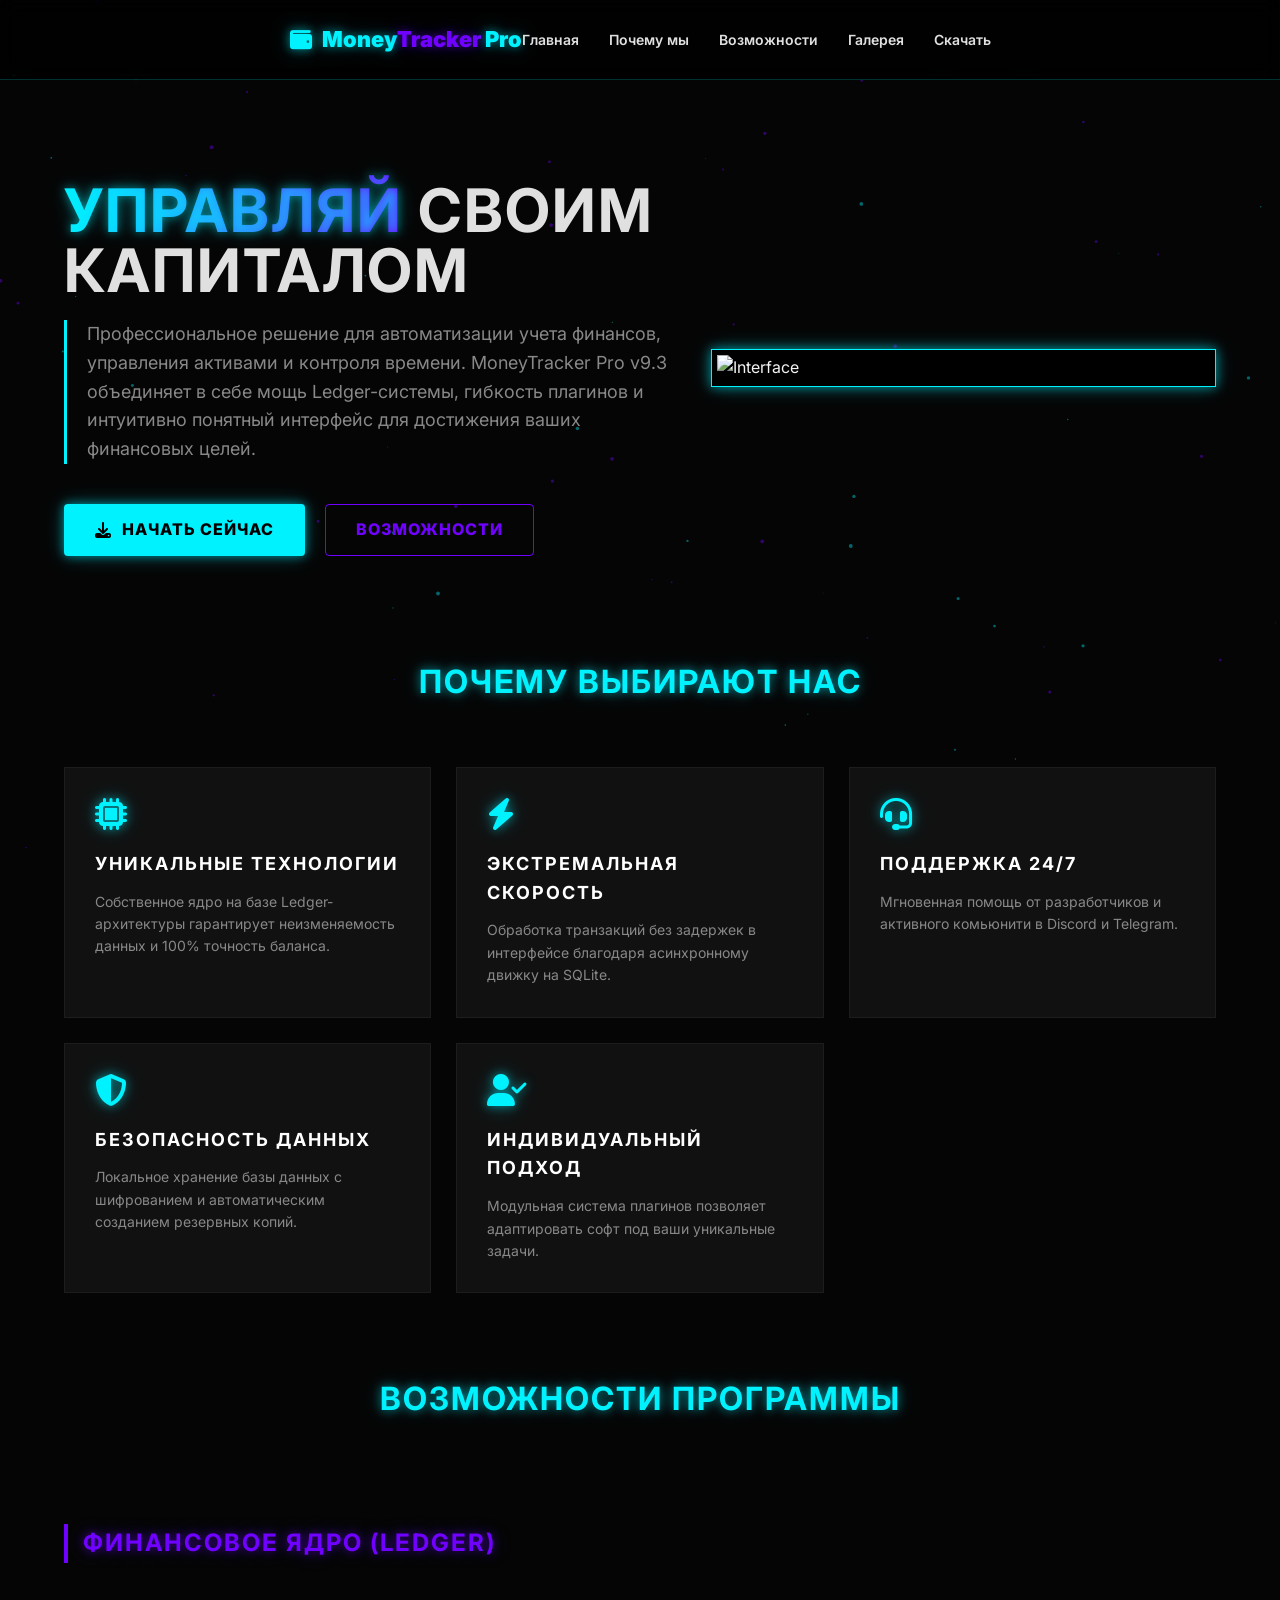
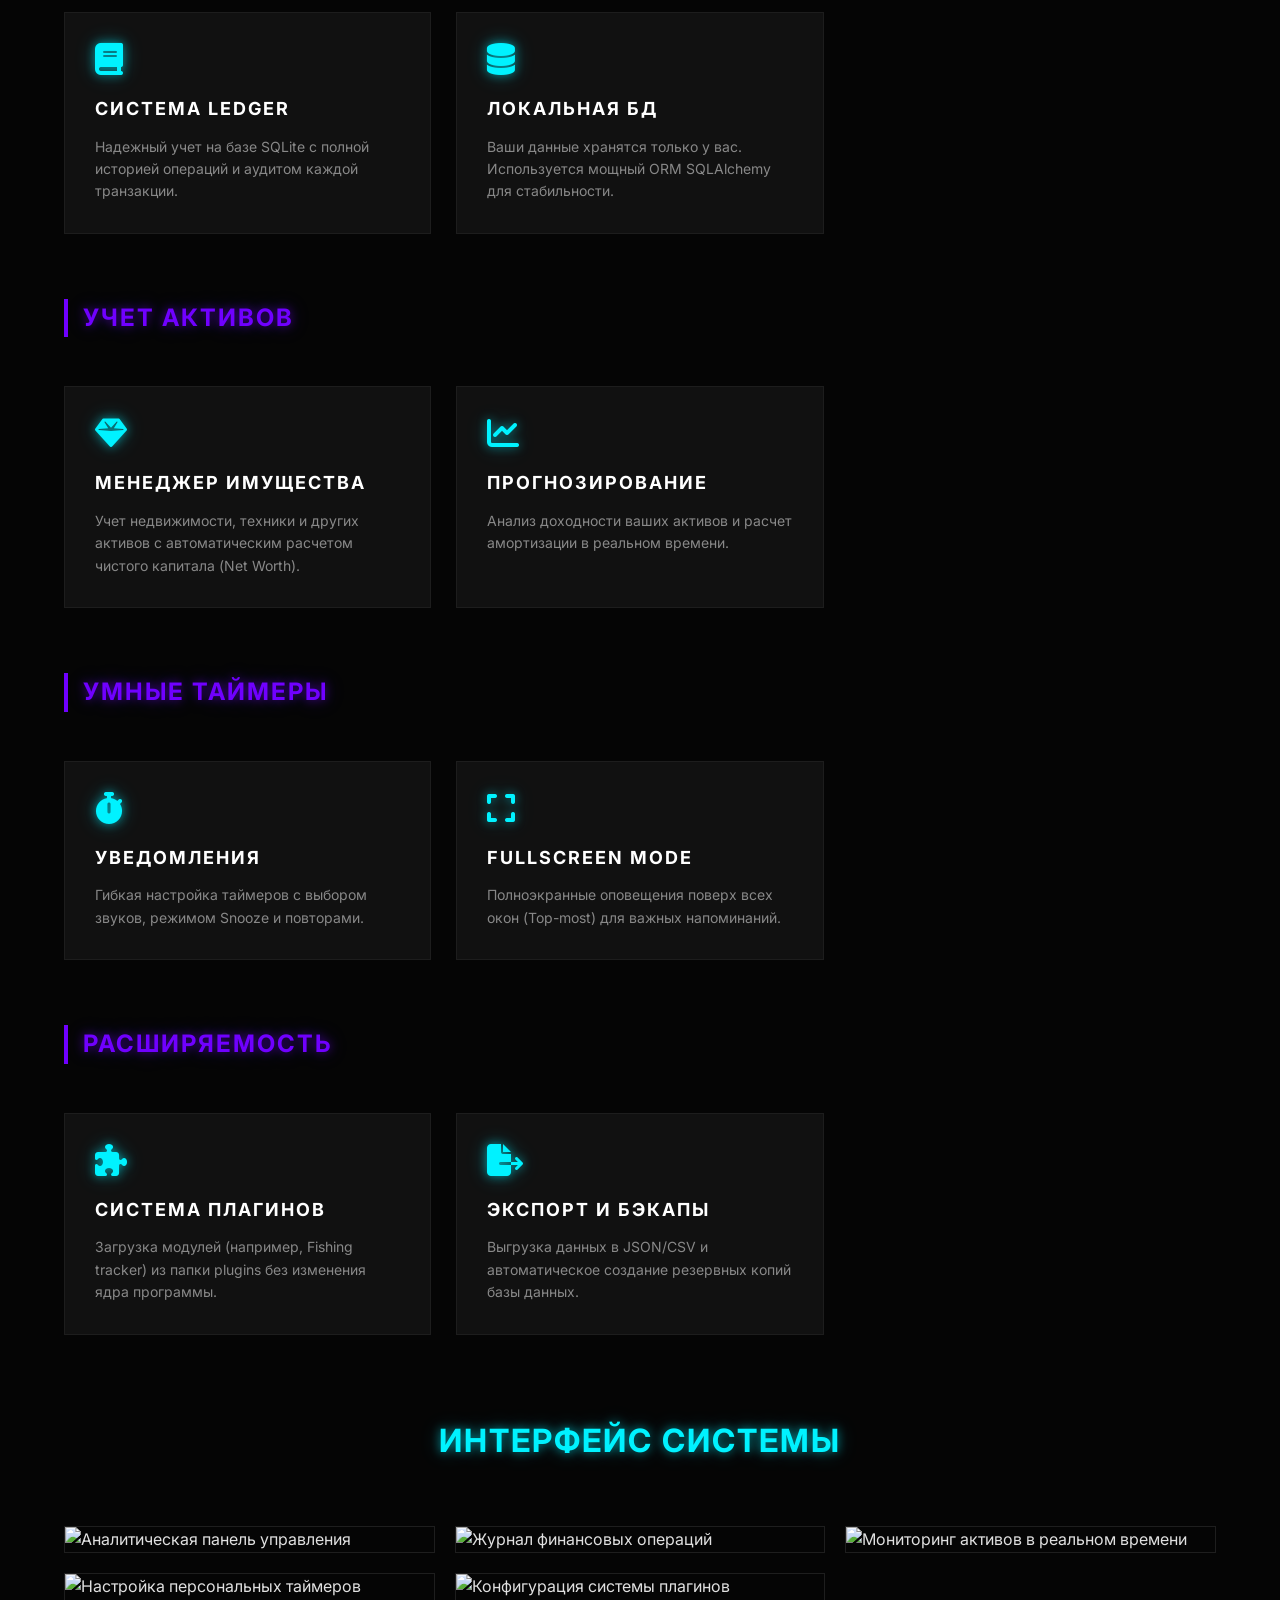
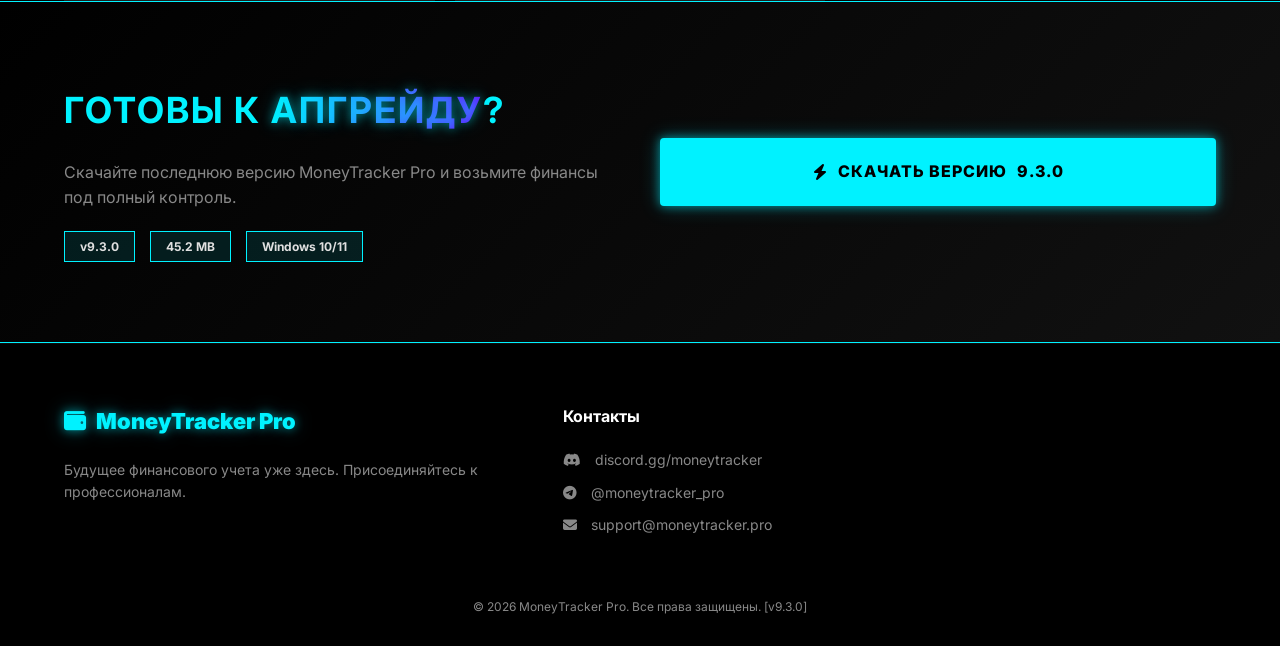
==== index.html @ 75a618bd "Initial website upload for Render.com deployment" ====
<!DOCTYPE html>
<html lang="ru">
<head>
    <meta charset="UTF-8">
    <meta name="viewport" content="width=device-width, initial-scale=1.0">
    <title>MoneyTracker Pro | Cyber Ledger System</title>
    <link rel="stylesheet" href="css/style.css">
    <link rel="stylesheet" href="https://cdnjs.cloudflare.com/ajax/libs/font-awesome/6.4.0/css/all.min.css">
    <link href="https://fonts.googleapis.com/css2?family=Inter:wght@400;700;900&display=swap" rel="stylesheet">
</head>
<body>
    <canvas id="bg-canvas"></canvas>

    <!-- Header -->
    <header>
        <div class="container">
            <nav>
                <div class="logo" id="logo-admin-trigger" style="cursor: pointer;">
                    <i class="fas fa-wallet"></i>
                    <span>Money<span>Tracker</span> Pro</span>
                </div>
                <ul class="nav-links">
                    <li><a href="#hero">Главная</a></li>
                    <li><a href="#why-us">Почему мы</a></li>
                    <li><a href="#features">Возможности</a></li>
                    <li><a href="#gallery">Галерея</a></li>
                    <li><a href="#download">Скачать</a></li>
                </ul>
                <div class="menu-toggle" id="mobile-menu">
                    <i class="fas fa-bars"></i>
                </div>
            </nav>
        </div>
    </header>

    <!-- Hero Section -->
    <section id="hero">
        <div class="container">
            <div class="hero-content">
                <div class="hero-text reveal-up">
                    <h1><span class="gradient-text">Управляй</span> своим капиталом</h1>
                    <p id="app-description">Загрузка данных...</p>
                    <div class="hero-btns">
                        <a href="#download" class="btn btn-primary"><i class="fas fa-download"></i> Начать сейчас</a>
                        <a href="#features" class="btn btn-outline">Возможности</a>
                    </div>
                </div>
                <div class="hero-image reveal-fade">
                    <div class="image-wrapper">
                        <img src="https://images.unsplash.com/photo-1551288049-bebda4e38f71?auto=format&fit=crop&w=1200&q=80" alt="Interface" id="hero-img">
                    </div>
                </div>
            </div>
        </div>
    </section>

    <!-- Why Choose Us -->
    <section id="why-us" class="container">
        <h2 class="section-title">Почему выбирают нас</h2>
        <div class="features-grid" id="why-us-container">
            <!-- Dynamic Content -->
        </div>
    </section>

    <!-- Features Section -->
    <section id="features">
        <div class="container">
            <h2 class="section-title">Возможности программы</h2>
            <div class="features-grid" id="features-container">
                <!-- Dynamic Content -->
            </div>
        </div>
    </section>

    <!-- Gallery Section -->
    <section id="gallery" class="container">
        <h2 class="section-title">Интерфейс системы</h2>
        <div class="screenshots-grid" id="screenshots-container">
            <!-- Dynamic Content -->
        </div>
    </section>

    <!-- Download Section -->
    <section id="download">
        <div class="container">
            <div class="download-card reveal-up">
                <div class="download-info">
                    <h2>Готовы к <span class="gradient-text">апгрейду</span>?</h2>
                    <p style="margin-bottom: 20px; color: var(--text-muted);">Скачайте последнюю версию MoneyTracker Pro и возьмите финансы под полный контроль.</p>
                    <ul class="download-specs">
                        <li>v<span class="app-version">9.3.0</span></li>
                        <li id="app-size">45 MB</li>
                        <li>Windows 10/11</li>
                    </ul>
                </div>
                <div class="download-action">
                    <div id="download-btn" class="btn btn-primary" style="width: 100%; justify-content: center; padding: 20px;">
                        <i class="fas fa-bolt"></i> СКАЧАТЬ ВЕРСИЮ <span class="app-version">9.3.0</span>
                    </div>
                    <div id="download-progress-container" style="display: none; margin-top: 20px;">
                        <div class="progress-bar">
                            <div id="download-progress-fill" class="progress-fill"></div>
                        </div>
                        <p id="download-status" style="text-align: center; font-size: 12px; margin-top: 10px; color: var(--primary); font-weight: 700;">ПОДГОТОВКА...</p>
                    </div>
                </div>
            </div>
        </div>
    </section>

    <!-- Footer -->
    <footer>
        <div class="container">
            <div class="footer-grid">
                <div class="footer-brand">
                    <div class="logo" id="footer-admin-trigger" style="cursor: pointer;">
                        <i class="fas fa-wallet"></i>
                        <span>MoneyTracker Pro</span>
                    </div>
                    <p style="margin-top: 20px; color: var(--text-muted); font-size: 14px;">Будущее финансового учета уже здесь. Присоединяйтесь к профессионалам.</p>
                </div>
                <div class="footer-links">
                    <h4 style="margin-bottom: 20px; color: #fff;">Контакты</h4>
                    <ul style="list-style: none; font-size: 14px; color: var(--text-muted);">
                        <li style="margin-bottom: 10px;"><i class="fab fa-discord" style="margin-right: 10px;"></i> <span id="contact-discord"></span></li>
                        <li style="margin-bottom: 10px;"><i class="fab fa-telegram" style="margin-right: 10px;"></i> <span id="contact-telegram"></span></li>
                        <li><i class="fas fa-envelope" style="margin-right: 10px;"></i> <span id="contact-email"></span></li>
                    </ul>
                </div>
            </div>
            <div class="footer-bottom">
                &copy; 2026 MoneyTracker Pro. Все права защищены. [v<span class="app-version">9.3.0</span>]
            </div>
        </div>
    </footer>

    <!-- Admin Modal -->
    <div id="admin-modal" style="display: none; position: fixed; top: 0; left: 0; width: 100%; height: 100%; background: rgba(0,0,0,0.9); z-index: 2000; backdrop-filter: blur(5px);">
        <div style="position: absolute; top: 50%; left: 50%; transform: translate(-50%, -50%); background: #111; padding: 40px; border: 1px solid var(--primary); box-shadow: var(--neon-glow); width: 400px; border-radius: 4px;">
            <h3 style="color: var(--primary); margin-bottom: 20px; text-align: center;">Вход в систему</h3>
            <div id="admin-login-error" style="color: var(--accent); font-size: 12px; margin-bottom: 10px; display: none;"></div>
            <input type="text" id="admin-user" placeholder="Логин" style="width: 100%; background: #000; border: 1px solid #333; color: #fff; padding: 12px; margin-bottom: 15px; font-family: inherit;">
            <input type="password" id="admin-pass" placeholder="Пароль" style="width: 100%; background: #000; border: 1px solid #333; color: #fff; padding: 12px; margin-bottom: 20px; font-family: inherit;">
            <button id="admin-login-btn" class="btn btn-primary" style="width: 100%; justify-content: center;">АВТОРИЗАЦИЯ</button>
            <button id="close-admin" style="background: transparent; border: none; color: #555; width: 100%; margin-top: 15px; cursor: pointer; font-size: 12px;">ОТМЕНА</button>
        </div>
    </div>

    <script type="module">
        // Firebase Integration
        import { initializeApp } from "https://www.gstatic.com/firebasejs/10.8.0/firebase-app.js";
        import { getAnalytics } from "https://www.gstatic.com/firebasejs/10.8.0/firebase-analytics.js";

        const firebaseConfig = {
            apiKey: "AIzaSyCLThGMtBUdgIG-Ym2cr58bNwyUe8Gelj8",
            authDomain: "winterpass-66d00.firebaseapp.com",
            projectId: "winterpass-66d00",
            storageBucket: "winterpass-66d00.firebasestorage.app",
            messagingSenderId: "552436893279",
            appId: "1:552436893279:web:542c749ad58a2ce029fdea",
            measurementId: "G-CRJZHKTNVP"
        };

        const app = initializeApp(firebaseConfig);
        const analytics = getAnalytics(app);
        console.log("Firebase Initialized");
    </script>
    <script src="js/main.js"></script>
</body>
</html>
---- css/style.css ----
:root {
    --primary: #00f2ff; /* Neon Cyan */
    --secondary: #7000ff; /* Neon Purple */
    --accent: #ff0055; /* Neon Pink */
    --bg-dark: #050505;
    --bg-card: #111111;
    --text-main: #e0e0e0;
    --text-muted: #888888;
    --neon-glow: 0 0 10px rgba(0, 242, 255, 0.5), 0 0 20px rgba(0, 242, 255, 0.3);
    --neon-glow-purple: 0 0 10px rgba(112, 0, 255, 0.5), 0 0 20px rgba(112, 0, 255, 0.3);
    --transition: all 0.3s cubic-bezier(0.175, 0.885, 0.32, 1.275);
}

* {
    margin: 0;
    padding: 0;
    box-sizing: border-box;
}

html {
    scroll-behavior: smooth;
}

body {
    font-family: 'Inter', sans-serif;
    background-color: var(--bg-dark);
    color: var(--text-main);
    line-height: 1.6;
    overflow-x: hidden;
}

/* Background Canvas Effect */
#bg-canvas {
    position: fixed;
    top: 0;
    left: 0;
    z-index: -1;
    opacity: 0.4;
}

.container {
    max-width: 1200px;
    margin: 0 auto;
    padding: 0 24px;
}

/* Typography */
h1, h2, h3 {
    text-transform: uppercase;
    letter-spacing: 2px;
}

.gradient-text {
    background: linear-gradient(90deg, var(--primary), var(--secondary));
    -webkit-background-clip: text;
    -webkit-text-fill-color: transparent;
    text-shadow: var(--neon-glow);
}

/* Header & Nav */
header {
    background: rgba(0, 0, 0, 0.8);
    backdrop-filter: blur(10px);
    height: 80px;
    display: flex;
    align-items: center;
    position: fixed;
    top: 0;
    width: 100%;
    z-index: 1000;
    border-bottom: 1px solid rgba(0, 242, 255, 0.2);
}

nav {
    display: flex;
    justify-content: space-between;
    align-items: center;
    width: 100%;
}

.logo {
    font-size: 22px;
    font-weight: 900;
    display: flex;
    align-items: center;
    gap: 10px;
    color: var(--primary);
    text-shadow: var(--neon-glow);
}

.logo span span { color: var(--secondary); text-shadow: var(--neon-glow-purple); }

.nav-links {
    display: flex;
    list-style: none;
    gap: 30px;
}

.nav-links a {
    text-decoration: none;
    color: var(--text-main);
    font-weight: 600;
    font-size: 14px;
    transition: var(--transition);
    position: relative;
}

.nav-links a::after {
    content: '';
    position: absolute;
    bottom: -5px;
    left: 0;
    width: 0;
    height: 2px;
    background: var(--primary);
    transition: var(--transition);
    box-shadow: var(--neon-glow);
}

.nav-links a:hover { color: var(--primary); }
.nav-links a:hover::after { width: 100%; }

/* Gaming Buttons */
.btn {
    display: inline-flex;
    align-items: center;
    gap: 10px;
    padding: 12px 30px;
    border-radius: 4px;
    font-weight: 800;
    text-transform: uppercase;
    letter-spacing: 1px;
    cursor: pointer;
    text-decoration: none;
    transition: var(--transition);
    border: 1px solid transparent;
    position: relative;
    overflow: hidden;
}

.btn-primary {
    background: var(--primary);
    color: #000;
    box-shadow: var(--neon-glow);
}

.btn-primary:hover {
    background: #fff;
    transform: scale(1.05) skew(-5deg);
    box-shadow: 0 0 30px var(--primary);
}

.btn-outline {
    background: transparent;
    border: 1px solid var(--secondary);
    color: var(--secondary);
}

.btn-outline:hover {
    background: var(--secondary);
    color: #fff;
    box-shadow: var(--neon-glow-purple);
    transform: scale(1.05) skew(5deg);
}

/* Hero Section */
#hero {
    padding: 180px 0 100px;
    position: relative;
}

.hero-content {
    display: grid;
    grid-template-columns: 1.2fr 1fr;
    gap: 40px;
    align-items: center;
}

.hero-text h1 {
    font-size: 60px;
    line-height: 1;
    margin-bottom: 20px;
}

.hero-text p {
    font-size: 18px;
    color: var(--text-muted);
    margin-bottom: 40px;
    border-left: 3px solid var(--primary);
    padding-left: 20px;
}

.hero-btns { display: flex; gap: 20px; }

.hero-image .image-wrapper {
    position: relative;
    border: 1px solid var(--primary);
    box-shadow: var(--neon-glow);
    padding: 5px;
    background: #000;
}

.hero-image img {
    width: 100%;
    display: block;
    filter: grayscale(0.5) contrast(1.2);
    transition: var(--transition);
}

.hero-image:hover img {
    filter: grayscale(0) contrast(1);
}

/* Sections */
section { padding: 80px 0; }

.section-title {
    text-align: center;
    font-size: 32px;
    margin-bottom: 60px;
    color: var(--primary);
    text-shadow: var(--neon-glow);
}

/* Feature Category Header */
.feature-category h3 {
    font-size: 1.5rem;
    color: var(--secondary) !important;
    margin-bottom: 24px;
    border-left: 4px solid var(--secondary);
    padding-left: 15px;
    text-shadow: var(--neon-glow-purple);
}

/* Feature Grid & Cards */
.features-grid {
    display: grid;
    grid-template-columns: repeat(auto-fit, minmax(300px, 1fr));
    gap: 25px;
}

.feature-card {
    background: var(--bg-card);
    padding: 30px;
    border: 1px solid rgba(255, 255, 255, 0.05);
    position: relative;
    transition: var(--transition);
}

.feature-card::before {
    content: '';
    position: absolute;
    top: 0; left: 0; width: 100%; height: 100%;
    background: linear-gradient(45deg, transparent, rgba(0, 242, 255, 0.05));
    opacity: 0;
    transition: var(--transition);
}

.feature-card:hover {
    border-color: var(--primary);
    transform: translateY(-5px);
    box-shadow: var(--neon-glow);
}

.feature-card:hover::before { opacity: 1; }

.feature-card i {
    font-size: 32px;
    color: var(--primary);
    margin-bottom: 20px;
    text-shadow: var(--neon-glow);
}

.feature-card h3 {
    font-size: 18px;
    margin-bottom: 12px;
    color: #fff;
}

.feature-card p {
    color: var(--text-muted);
    font-size: 14px;
}

/* Screenshots Gallery */
.screenshots-grid {
    display: grid;
    grid-template-columns: repeat(auto-fill, minmax(280px, 1fr));
    gap: 20px;
}

.screenshot-item {
    border: 1px solid rgba(255, 255, 255, 0.1);
    overflow: hidden;
    position: relative;
}

.screenshot-item img {
    width: 100%;
    height: 200px;
    object-fit: cover;
    transition: var(--transition);
}

.screenshot-item:hover img {
    transform: scale(1.1);
    filter: brightness(1.2) sepia(0.3) hue-rotate(180deg);
}

/* Download Section */
#download {
    background: linear-gradient(135deg, #000, #111);
    border-top: 1px solid var(--primary);
    border-bottom: 1px solid var(--primary);
}

.download-card {
    display: grid;
    grid-template-columns: 1fr 1fr;
    gap: 40px;
    align-items: center;
}

.download-info h2 { font-size: 36px; color: var(--primary); margin-bottom: 20px; }

.download-specs {
    list-style: none;
    display: flex;
    gap: 15px;
    flex-wrap: wrap;
}

.download-specs li {
    background: rgba(0, 242, 255, 0.1);
    border: 1px solid var(--primary);
    padding: 5px 15px;
    font-size: 12px;
    font-weight: 700;
}

/* Progress Bar Gaming Style */
.progress-bar {
    width: 100%;
    height: 20px;
    background: #222;
    border: 1px solid var(--primary);
    padding: 2px;
}

.progress-fill {
    height: 100%;
    background: linear-gradient(90deg, var(--primary), var(--secondary));
    box-shadow: var(--neon-glow);
    width: 0%;
}

/* Footer */
footer {
    background: #000;
    padding: 60px 0 30px;
    border-top: 1px solid rgba(255, 255, 255, 0.05);
}

.footer-grid {
    display: grid;
    grid-template-columns: 1.5fr 1fr 1fr;
    gap: 40px;
}

.footer-bottom {
    margin-top: 40px;
    padding-top: 20px;
    text-align: center;
    font-size: 12px;
    color: var(--text-muted);
}

/* Scroll Animations */
.reveal-up {
    opacity: 0;
    transform: translateY(20px);
    transition: all 0.6s ease-out;
}

.reveal-up.active {
    opacity: 1;
    transform: translateY(0);
}

/* Mobile Menu */
.menu-toggle {
    display: none;
    color: var(--primary);
    font-size: 24px;
}

@media (max-width: 992px) {
    .hero-content { grid-template-columns: 1fr; text-align: center; }
    .hero-btns { justify-content: center; }
    .hero-text h1 { font-size: 40px; }
    .download-card { grid-template-columns: 1fr; text-align: center; }
    .download-specs { justify-content: center; }
    .nav-links { display: none; }
    .menu-toggle { display: block; }
}
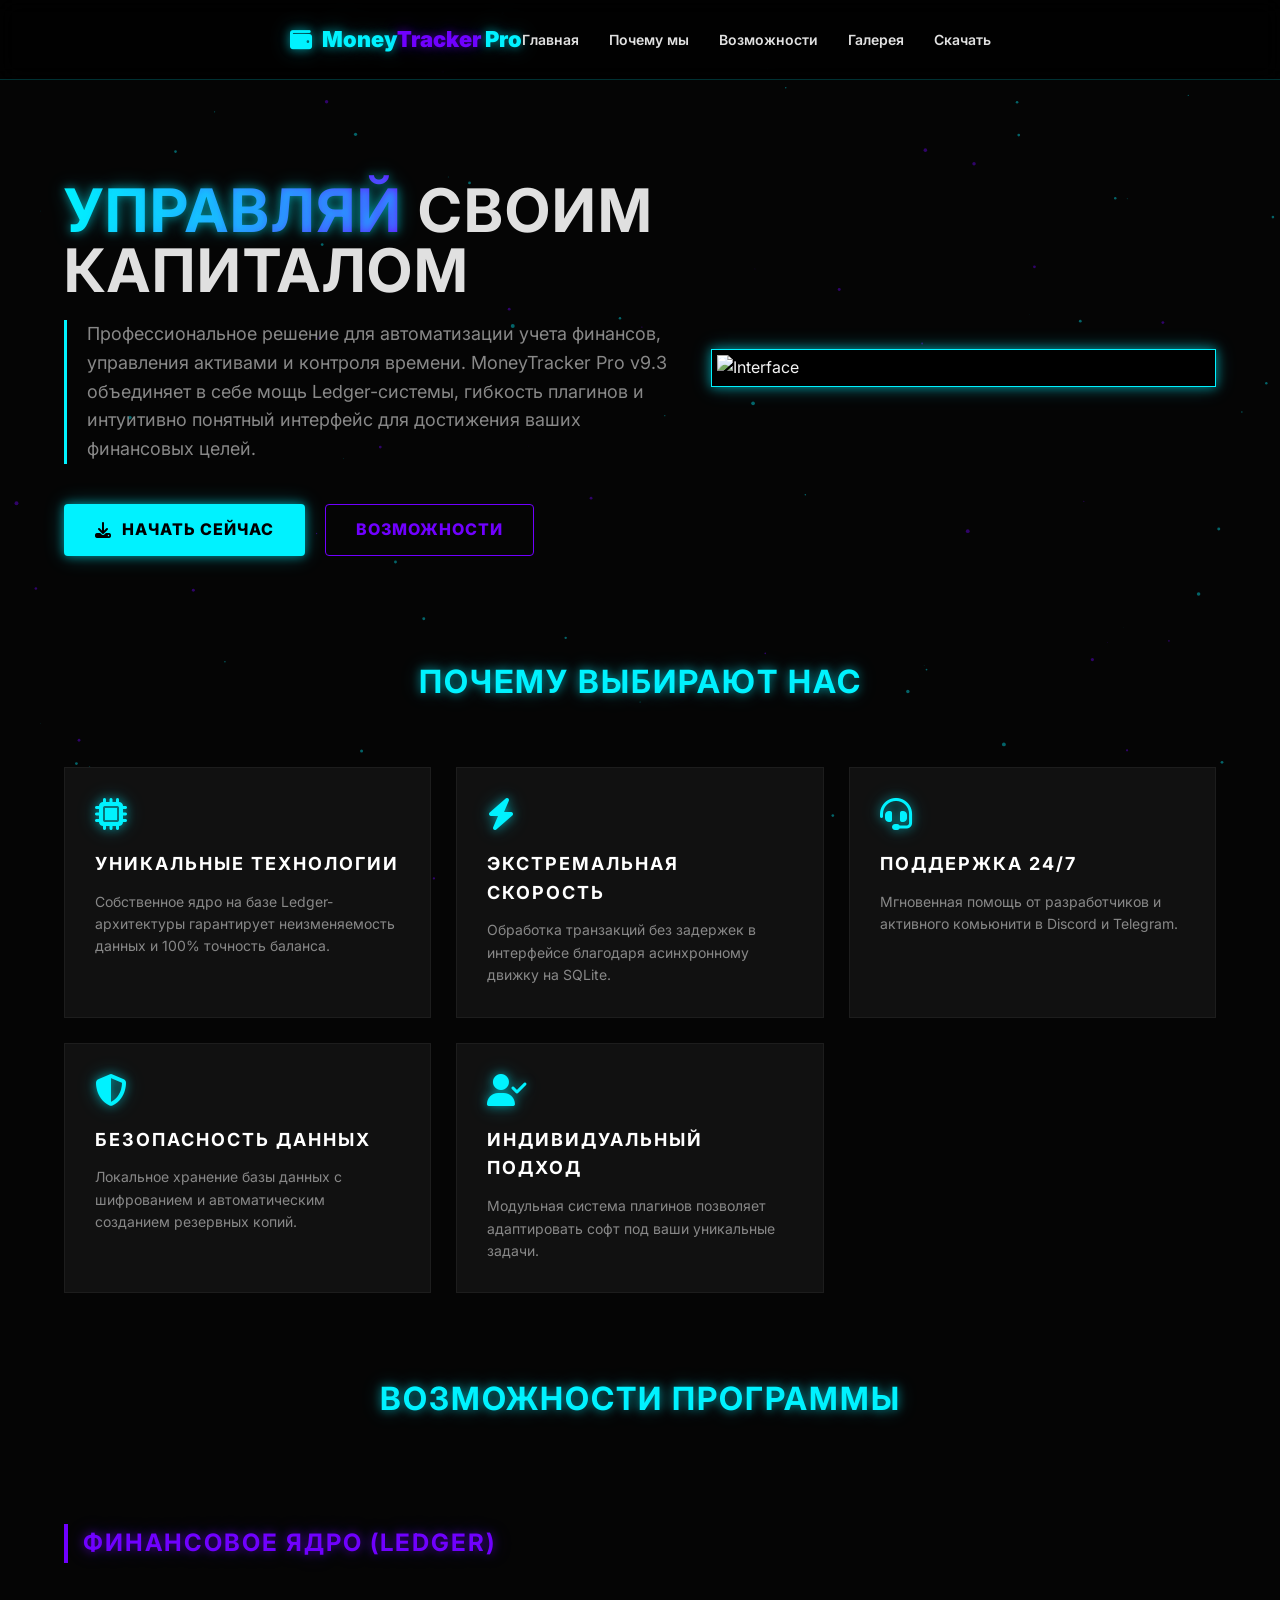
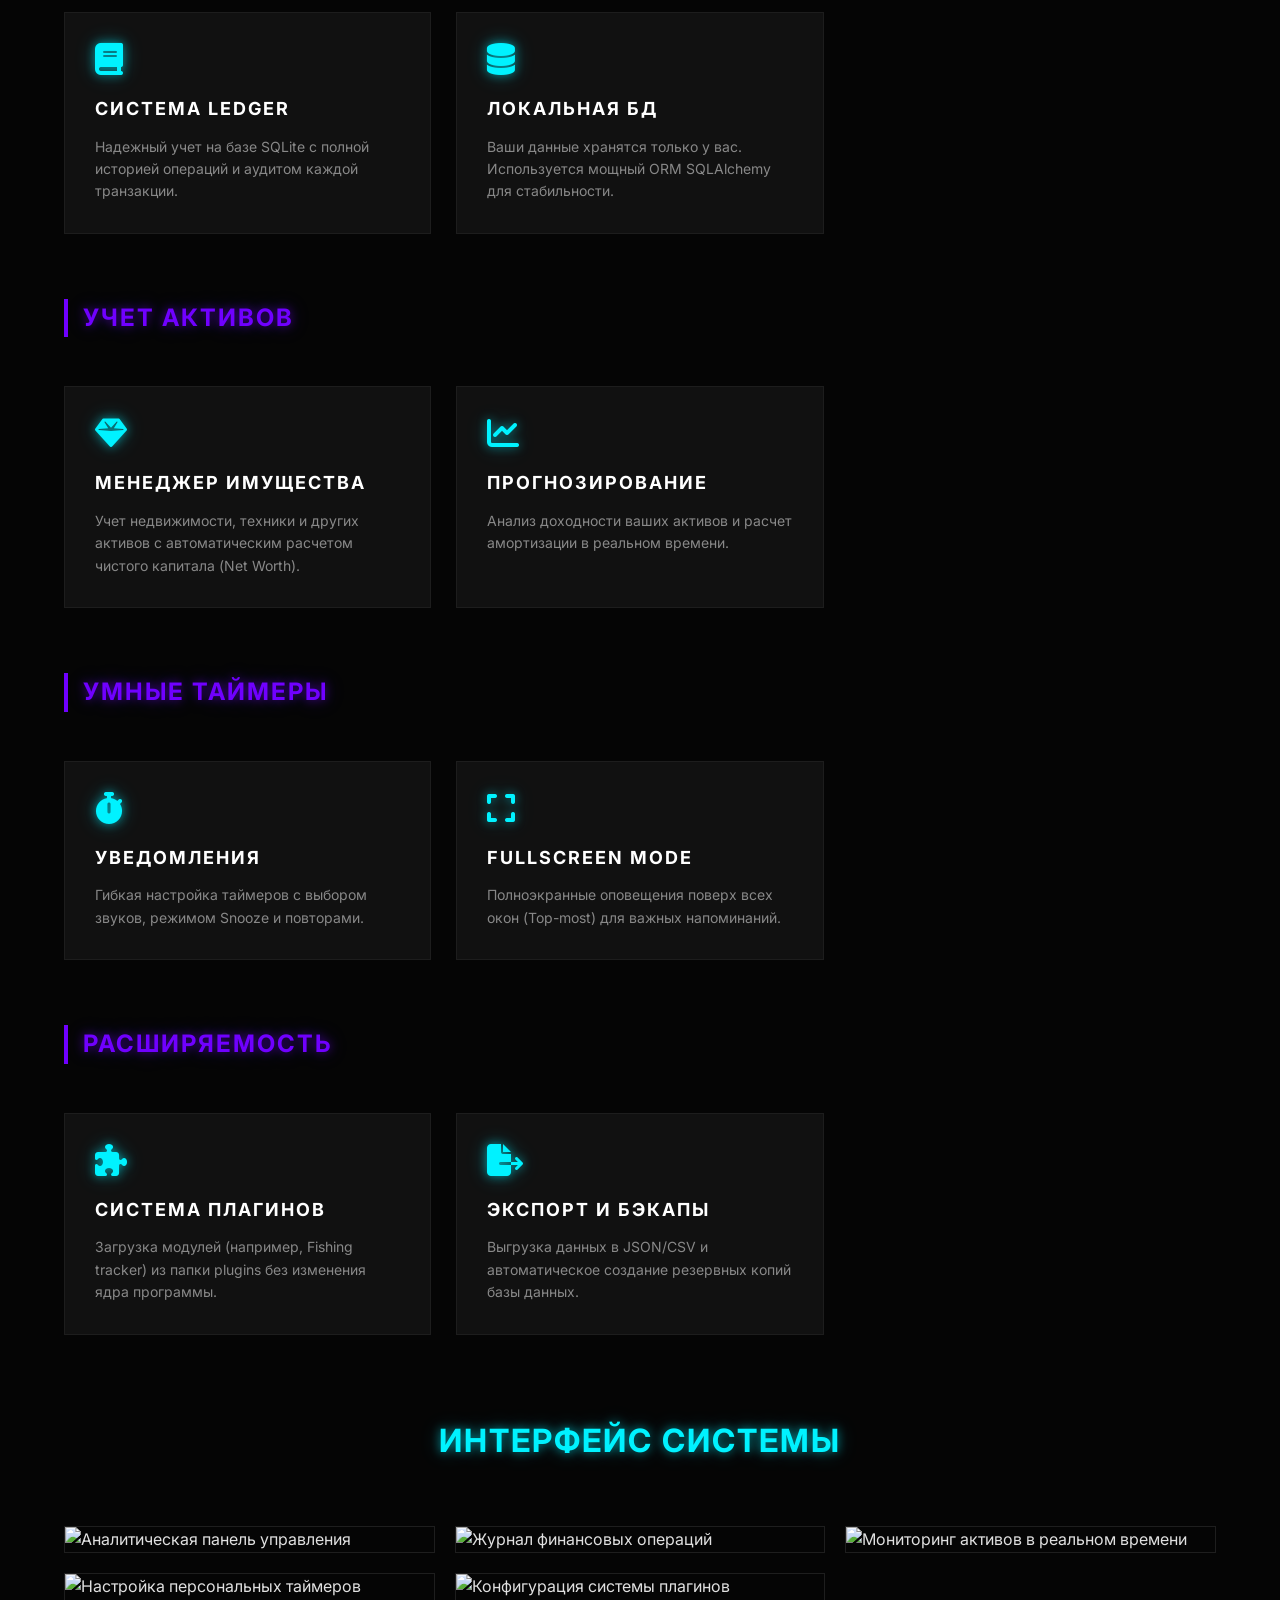
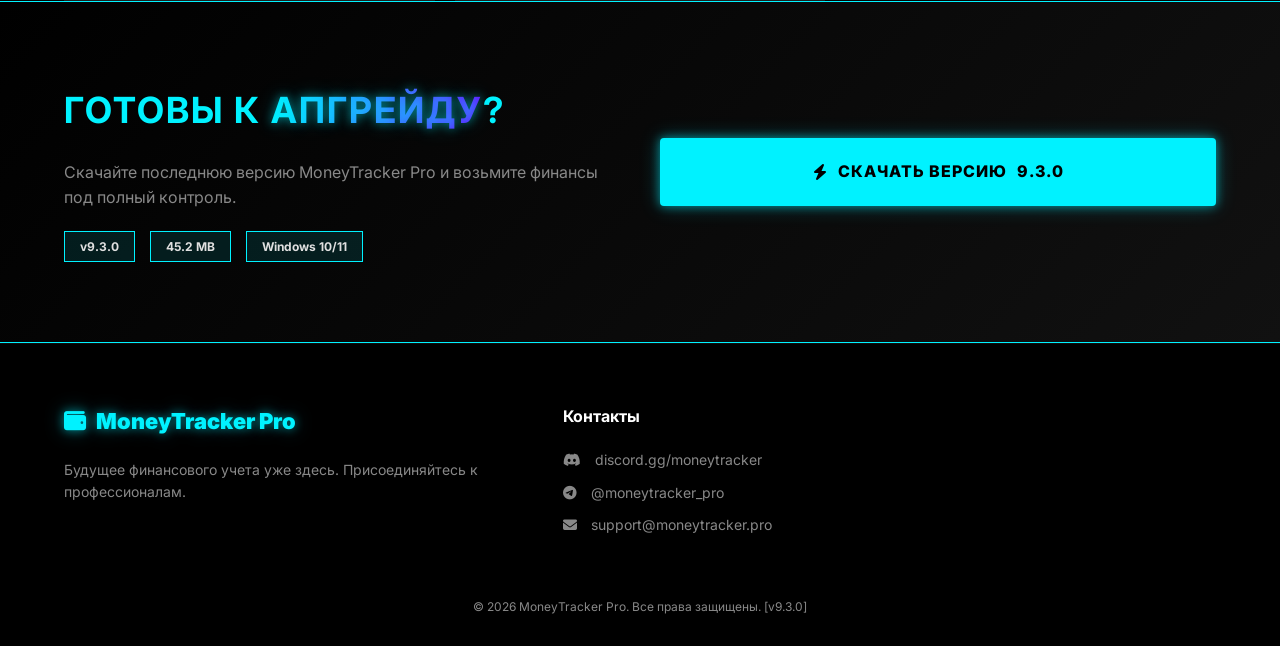
==== commit 7144d4bb: "Fix website hanging: add preloader, fetch timeout, and robust error handling" ====
--- a/index.html
+++ b/index.html
@@ -8,7 +8,16 @@
     <link rel="stylesheet" href="https://cdnjs.cloudflare.com/ajax/libs/font-awesome/6.4.0/css/all.min.css">
     <link href="https://fonts.googleapis.com/css2?family=Inter:wght@400;700;900&display=swap" rel="stylesheet">
 </head>
-<body>
+<body class="loading">
+    <div id="preloader">
+        <div class="loader-content">
+            <i class="fas fa-wallet fa-spin"></i>
+            <div class="loader-bar">
+                <div class="loader-progress"></div>
+            </div>
+            <span>INITIALIZING SYSTEM...</span>
+        </div>
+    </div>
     <canvas id="bg-canvas"></canvas>
 
     <!-- Header -->
--- a/css/style.css
+++ b/css/style.css
@@ -29,6 +29,69 @@
     overflow-x: hidden;
 }
 
+body.loading {
+    overflow: hidden;
+}
+
+/* Preloader */
+#preloader {
+    position: fixed;
+    top: 0;
+    left: 0;
+    width: 100%;
+    height: 100%;
+    background: #000;
+    display: flex;
+    justify-content: center;
+    align-items: center;
+    z-index: 9999;
+    transition: opacity 0.8s cubic-bezier(0.19, 1, 0.22, 1);
+}
+
+.loader-content {
+    text-align: center;
+    color: var(--primary);
+}
+
+.loader-content i {
+    font-size: 48px;
+    margin-bottom: 20px;
+    text-shadow: var(--neon-glow);
+}
+
+.loader-bar {
+    width: 200px;
+    height: 4px;
+    background: #111;
+    margin: 15px auto;
+    position: relative;
+    overflow: hidden;
+    border-radius: 2px;
+}
+
+.loader-progress {
+    position: absolute;
+    top: 0;
+    left: 0;
+    height: 100%;
+    width: 40%;
+    background: var(--primary);
+    box-shadow: var(--neon-glow);
+    animation: loading-anim 1.5s infinite ease-in-out;
+}
+
+@keyframes loading-anim {
+    0% { left: -40%; }
+    100% { left: 100%; }
+}
+
+.loader-content span {
+    font-size: 10px;
+    letter-spacing: 3px;
+    font-weight: 700;
+    opacity: 0.7;
+}
+
 /* Background Canvas Effect */
 #bg-canvas {
     position: fixed;
@@ -403,3 +466,38 @@
     .nav-links { display: none; }
     .menu-toggle { display: block; }
 }
+
+.action-btn {
+    cursor: pointer;
+    font-size: 14px;
+    transition: 0.22s;
+}
+
+.action-btn:hover { color: var(--primary); transform: scale(1.2); }
+.action-btn.del:hover { color: var(--accent); }
+.action-btn.active { color: var(--primary); text-shadow: var(--neon-glow); }
+
+.media-item.hero-active { border: 2px solid var(--primary); }
+.media-item.hero-active::after {
+    content: 'HERO';
+    position: absolute;
+    top: 5px; right: 5px;
+    background: var(--primary);
+    color: #000;
+    font-size: 8px;
+    font-weight: 900;
+    padding: 2px 5px;
+}
+
+.media-item.bg-active { border: 2px solid var(--accent); }
+.media-item.bg-active::before {
+    content: 'BG';
+    position: absolute;
+    top: 5px; left: 5px;
+    background: var(--accent);
+    color: #000;
+    font-size: 8px;
+    font-weight: 900;
+    padding: 2px 5px;
+    z-index: 5;
+}
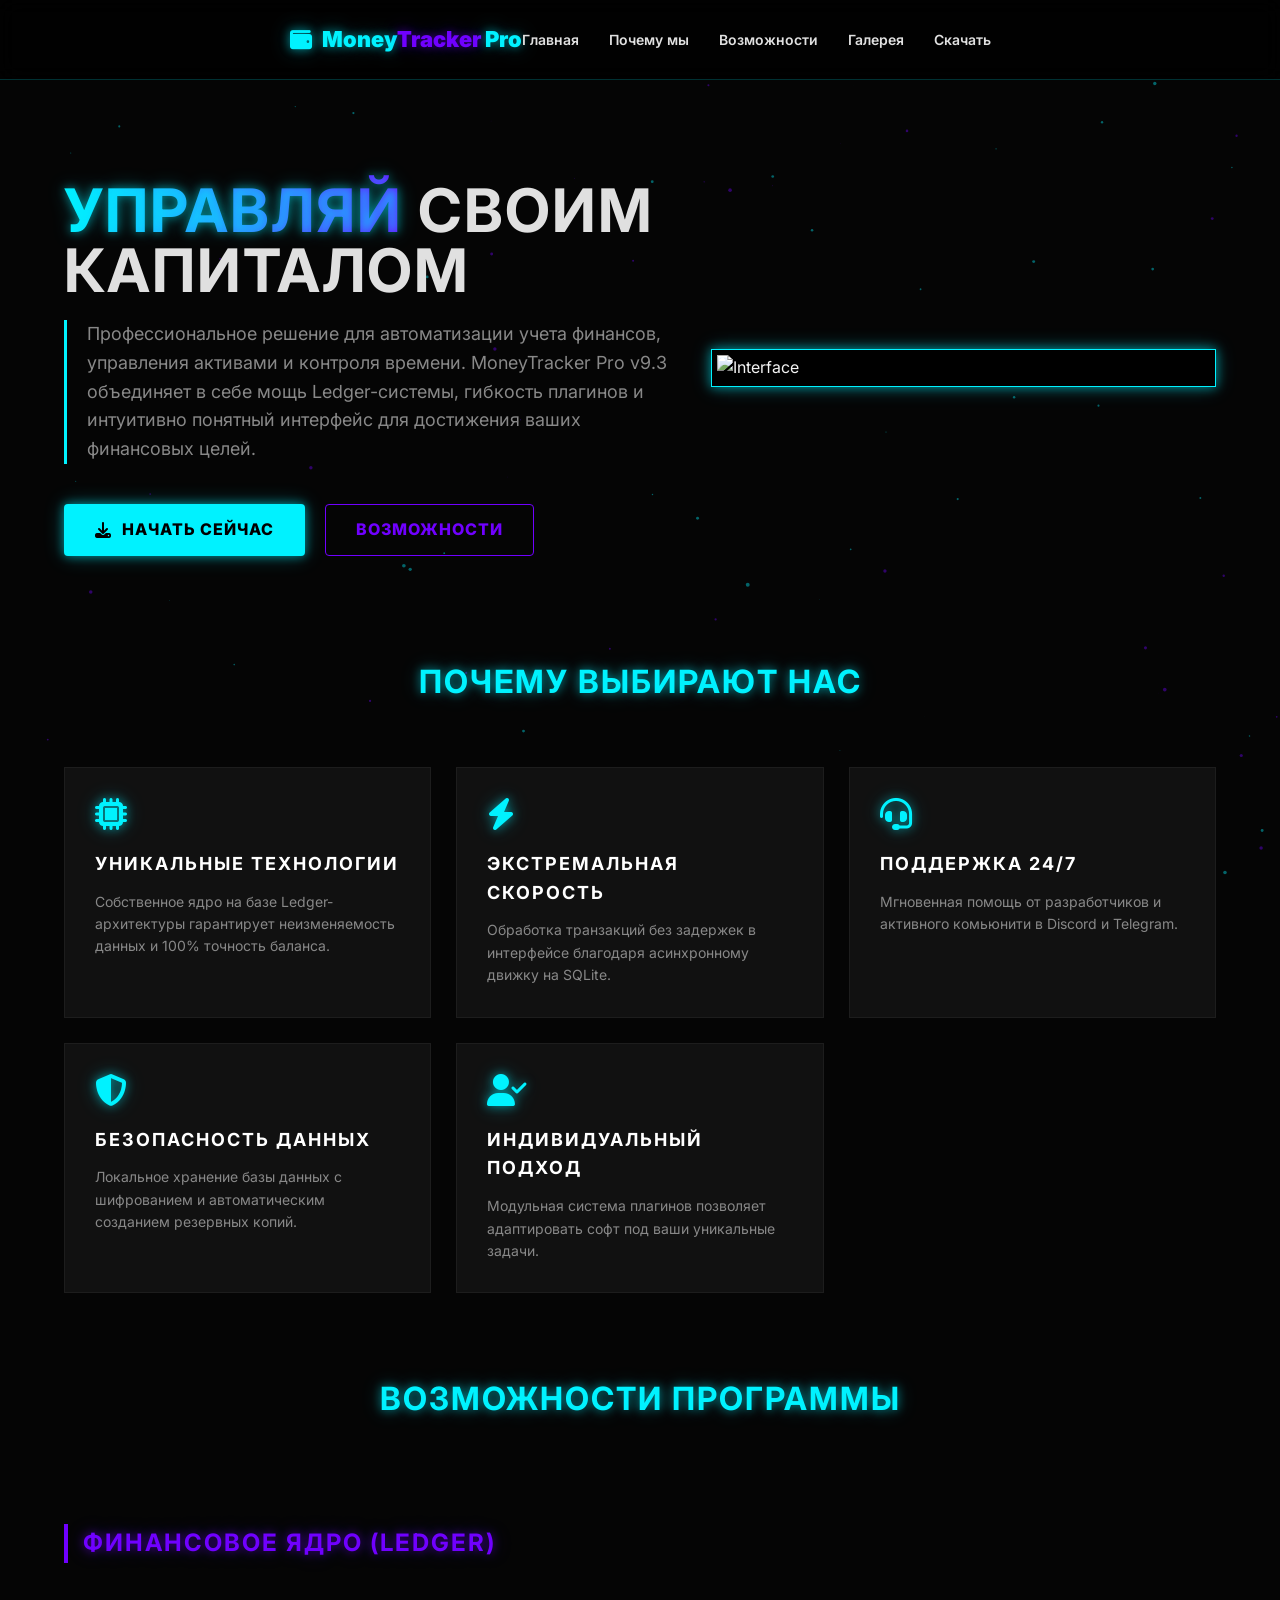
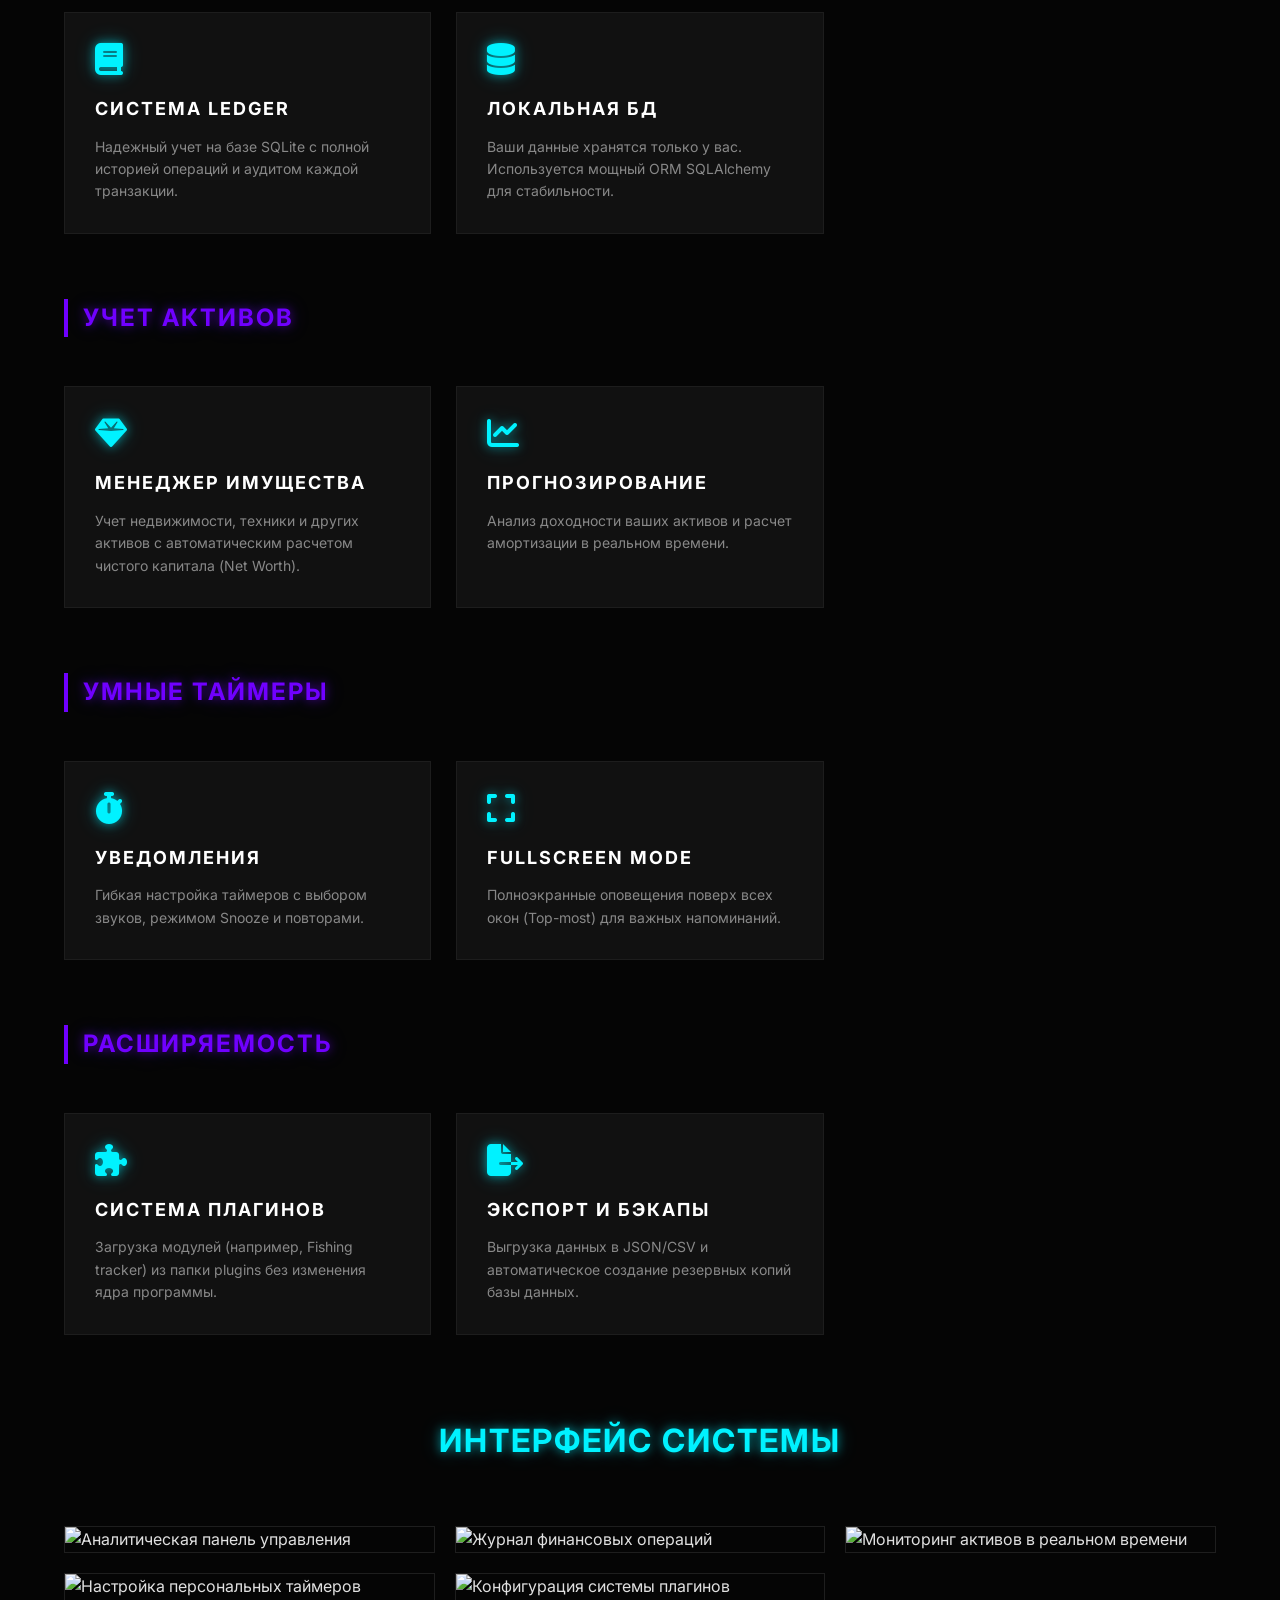
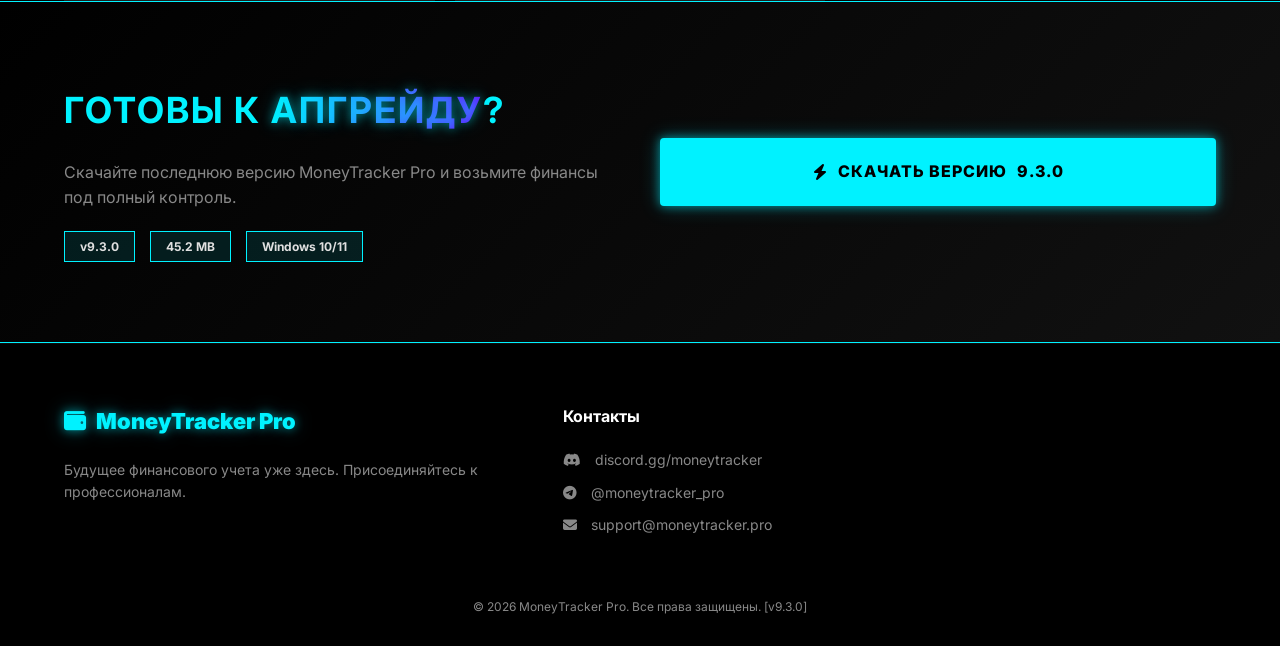
==== commit 99cba2b3: "Fix syntax errors in dashboard.html and absolute paths for static assets" ====
--- a/index.html
+++ b/index.html
@@ -4,7 +4,7 @@
     <meta charset="UTF-8">
     <meta name="viewport" content="width=device-width, initial-scale=1.0">
     <title>MoneyTracker Pro | Cyber Ledger System</title>
-    <link rel="stylesheet" href="css/style.css">
+    <link rel="stylesheet" href="/css/style.css">
     <link rel="stylesheet" href="https://cdnjs.cloudflare.com/ajax/libs/font-awesome/6.4.0/css/all.min.css">
     <link href="https://fonts.googleapis.com/css2?family=Inter:wght@400;700;900&display=swap" rel="stylesheet">
 </head>
@@ -174,6 +174,6 @@
         const analytics = getAnalytics(app);
         console.log("Firebase Initialized");
     </script>
-    <script src="js/main.js"></script>
+    <script src="/js/main.js"></script>
 </body>
 </html>
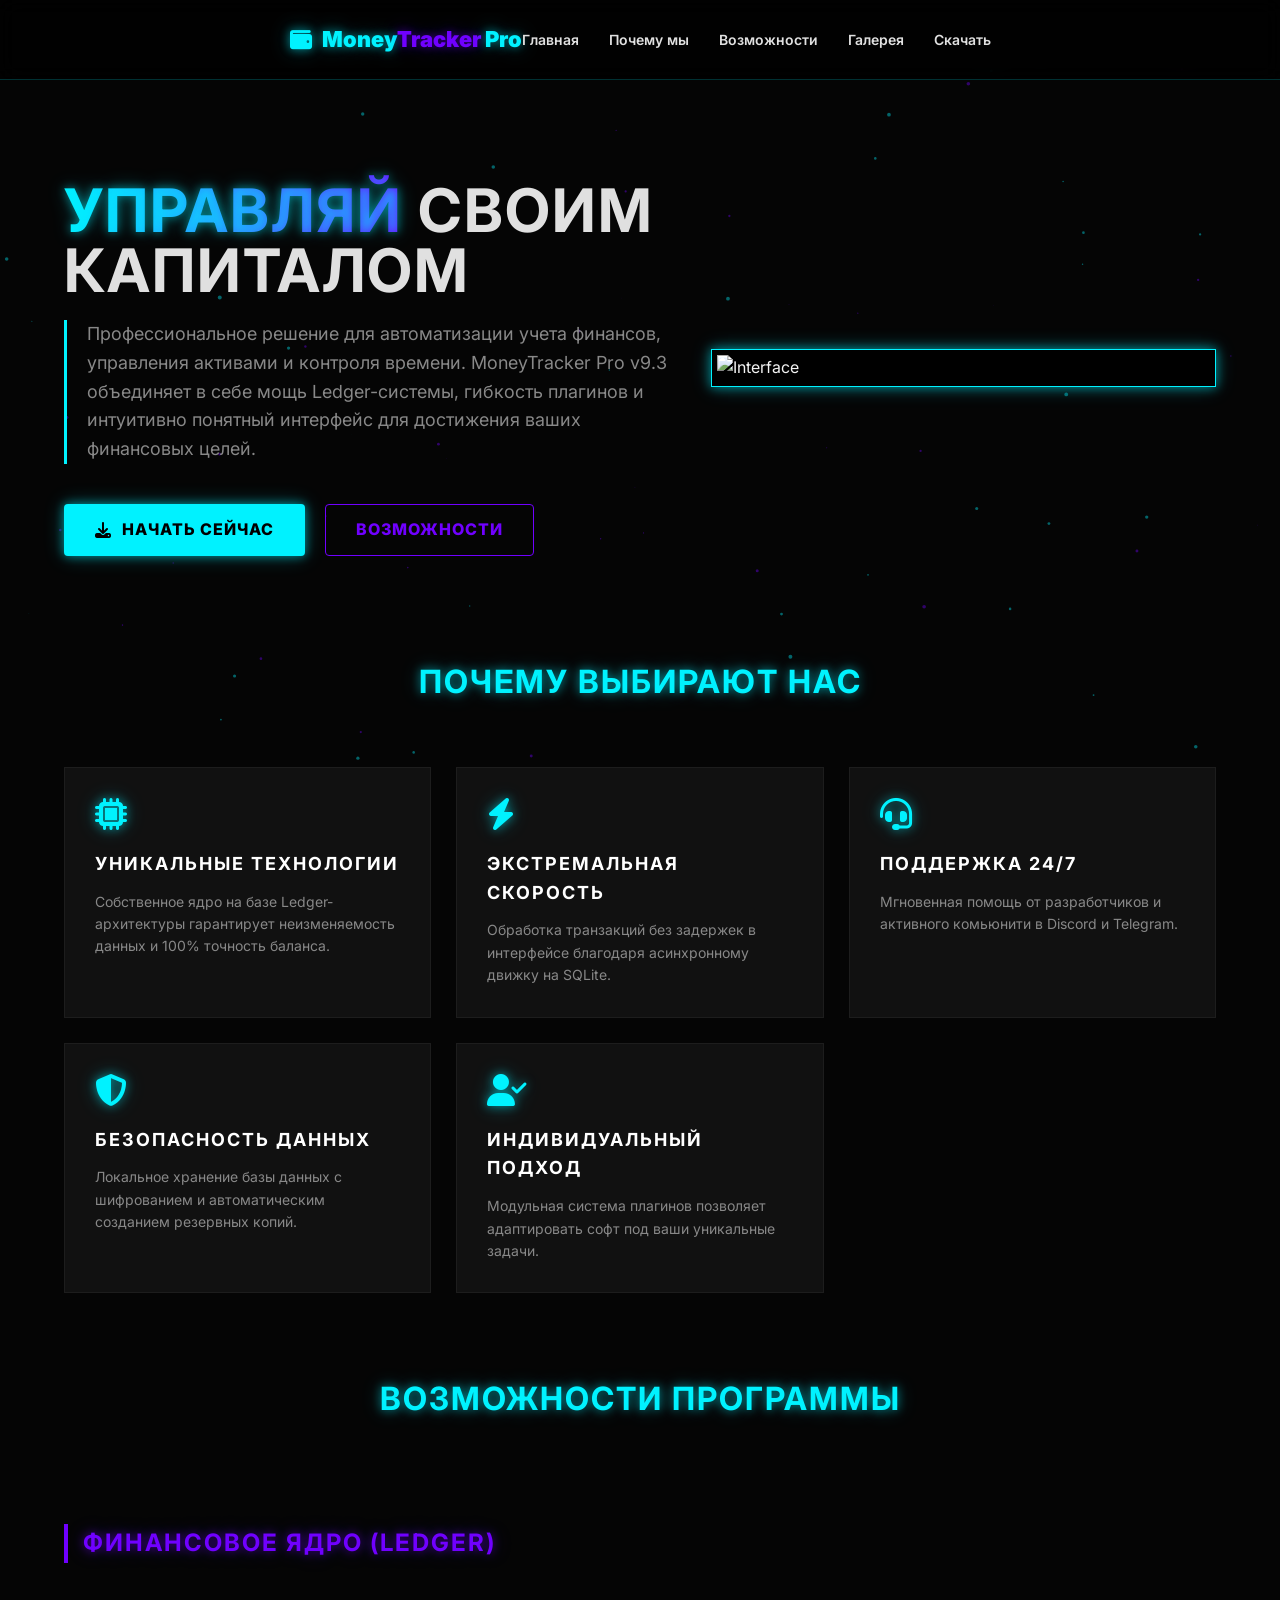
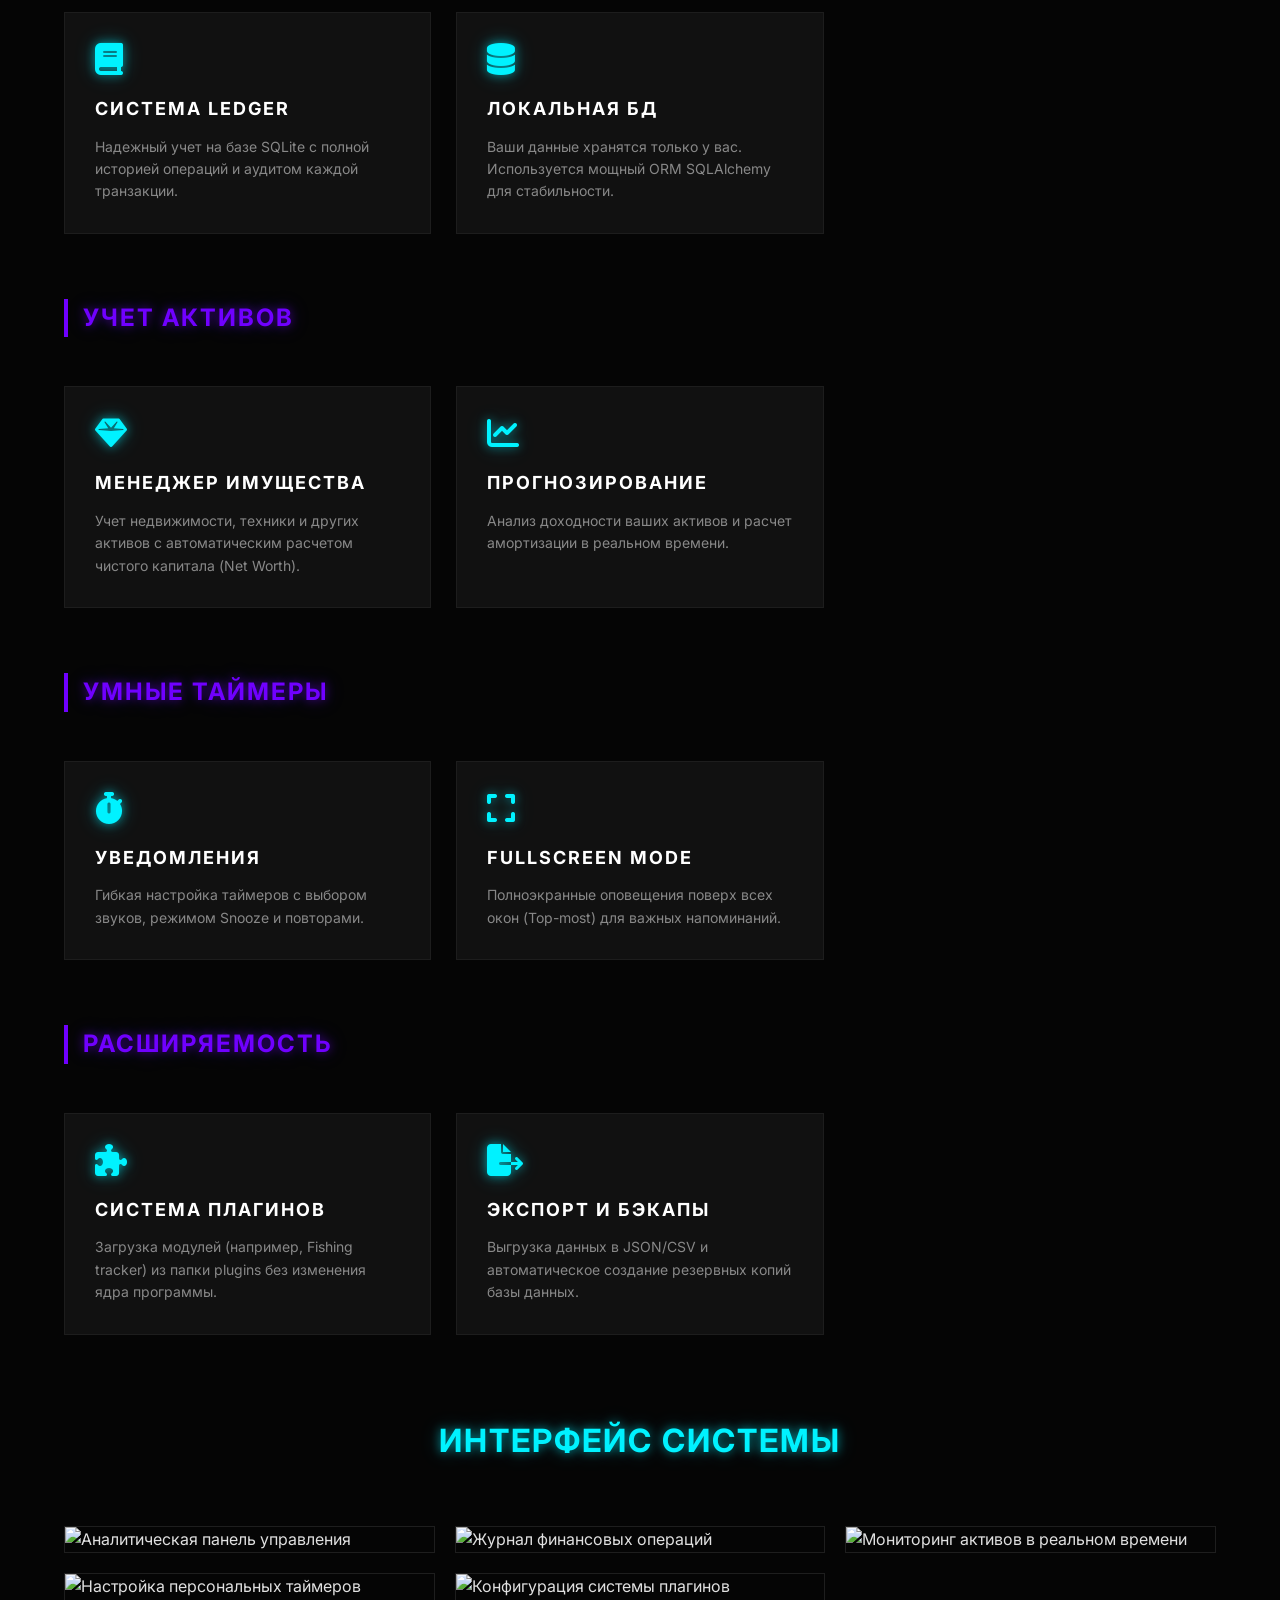
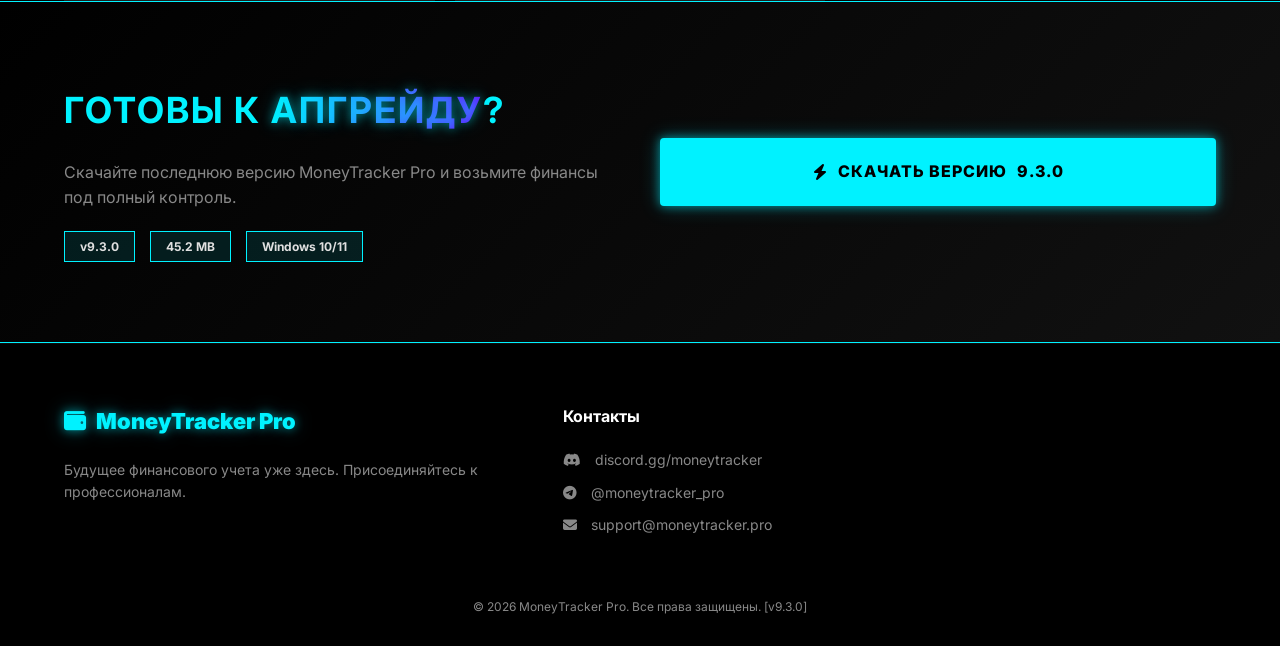
==== commit cf0180e5: "Critical Fixes: DB Integrity, EXE support, Fullscreen view, and Media Library display" ====
--- a/index.html
+++ b/index.html
@@ -19,6 +19,12 @@
         </div>
     </div>
     <canvas id="bg-canvas"></canvas>
+
+    <!-- Fullscreen Overlay -->
+    <div id="fullscreen-overlay" class="fullscreen-overlay">
+        <span class="close-overlay">&times;</span>
+        <img id="fullscreen-img" src="" alt="Full size">
+    </div>
 
     <!-- Header -->
     <header>
--- a/css/style.css
+++ b/css/style.css
@@ -80,9 +80,61 @@
     animation: loading-anim 1.5s infinite ease-in-out;
 }
 
-@keyframes loading-anim {
-    0% { left: -40%; }
-    100% { left: 100%; }
+/* Fullscreen Overlay */
+.fullscreen-overlay {
+    position: fixed;
+    top: 0;
+    left: 0;
+    width: 100%;
+    height: 100%;
+    background: rgba(0, 0, 0, 0.95);
+    display: none;
+    justify-content: center;
+    align-items: center;
+    z-index: 10000;
+    cursor: zoom-out;
+    opacity: 0;
+    transition: opacity 0.3s ease;
+}
+
+.fullscreen-overlay.active {
+    display: flex;
+    opacity: 1;
+}
+
+.fullscreen-overlay img {
+    max-width: 90%;
+    max-height: 90%;
+    object-fit: contain;
+    box-shadow: 0 0 50px rgba(0, 243, 255, 0.2);
+    border: 1px solid rgba(0, 243, 255, 0.3);
+    transform: scale(0.9);
+    transition: transform 0.3s cubic-bezier(0.175, 0.885, 0.32, 1.275);
+}
+
+.fullscreen-overlay.active img {
+    transform: scale(1);
+}
+
+.close-overlay {
+    position: absolute;
+    top: 30px;
+    right: 30px;
+    color: var(--primary);
+    font-size: 40px;
+    cursor: pointer;
+    text-shadow: var(--neon-glow);
+    transition: 0.3s;
+}
+
+.close-overlay:hover {
+    transform: rotate(90deg) scale(1.2);
+    color: var(--accent);
+}
+
+/* Feature Card Pointer */
+.feature-card i, .screenshot-item img {
+    cursor: pointer;
 }
 
 .loader-content span {
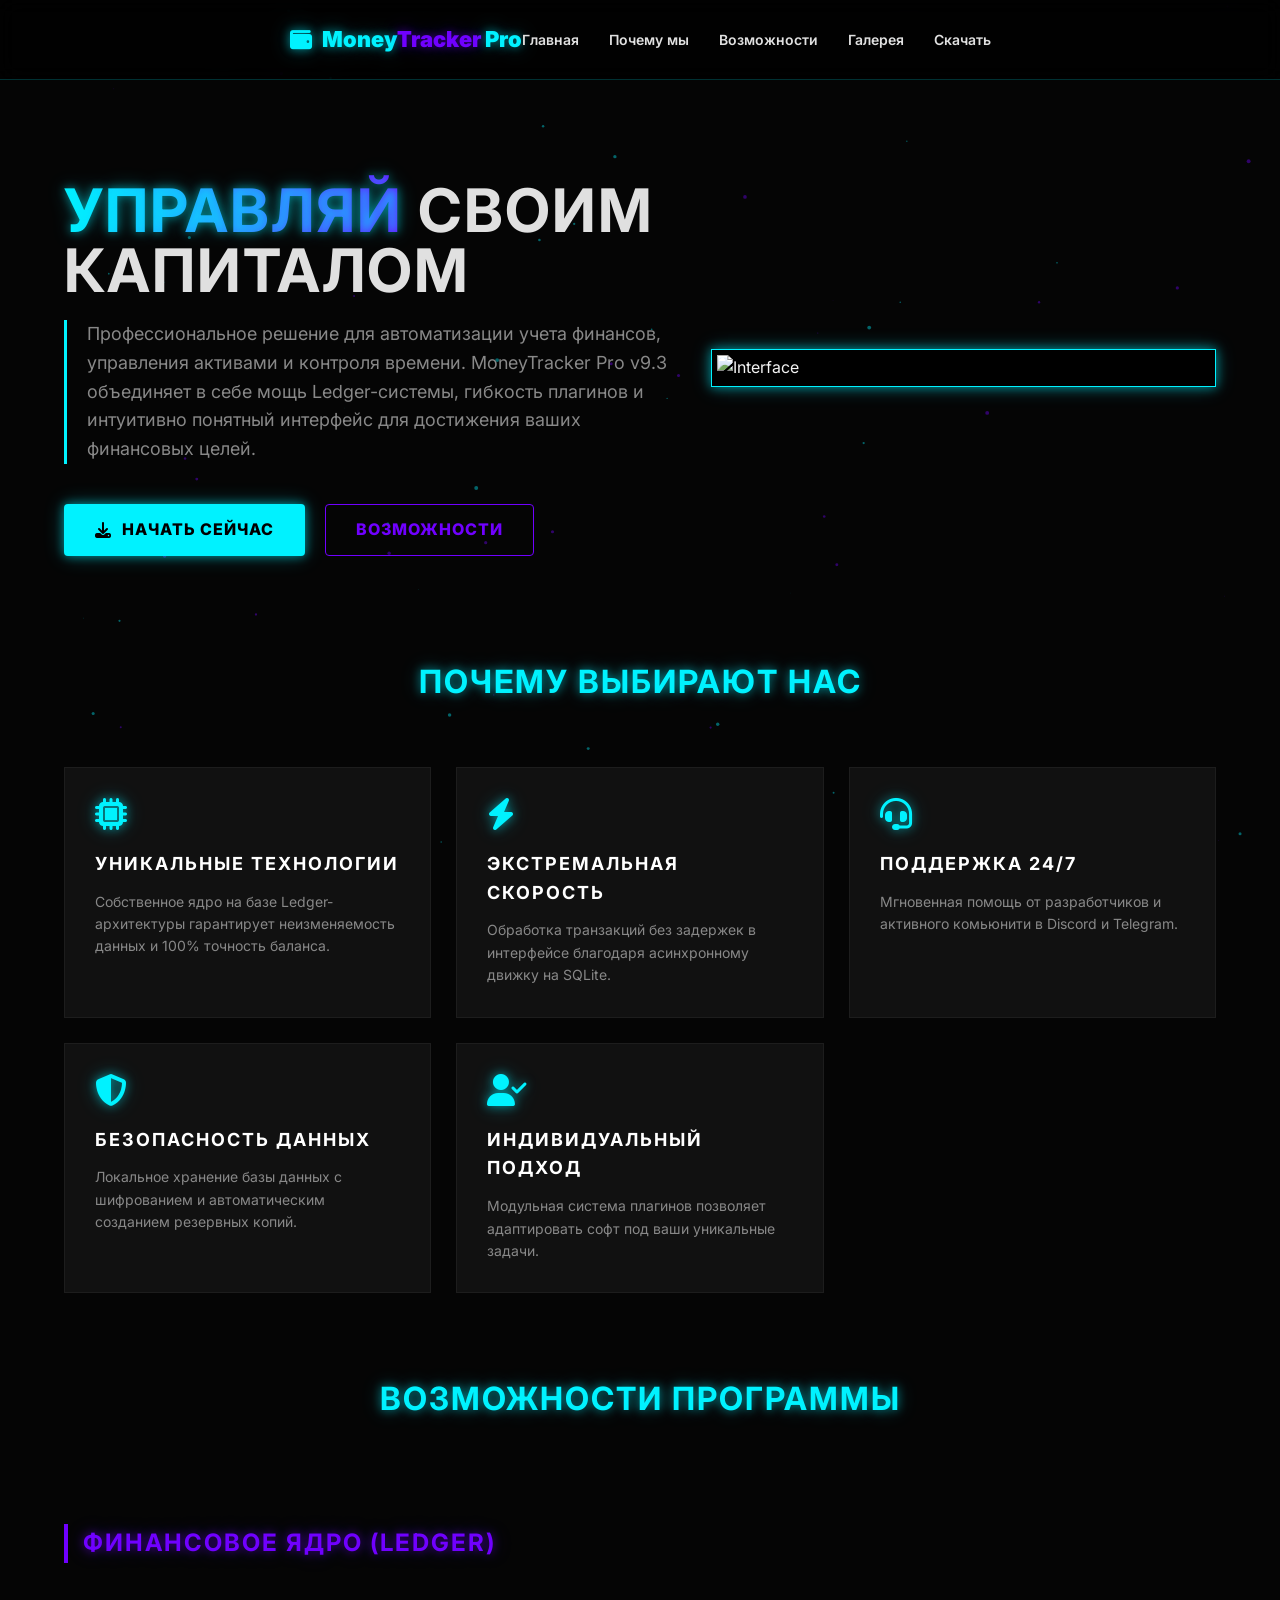
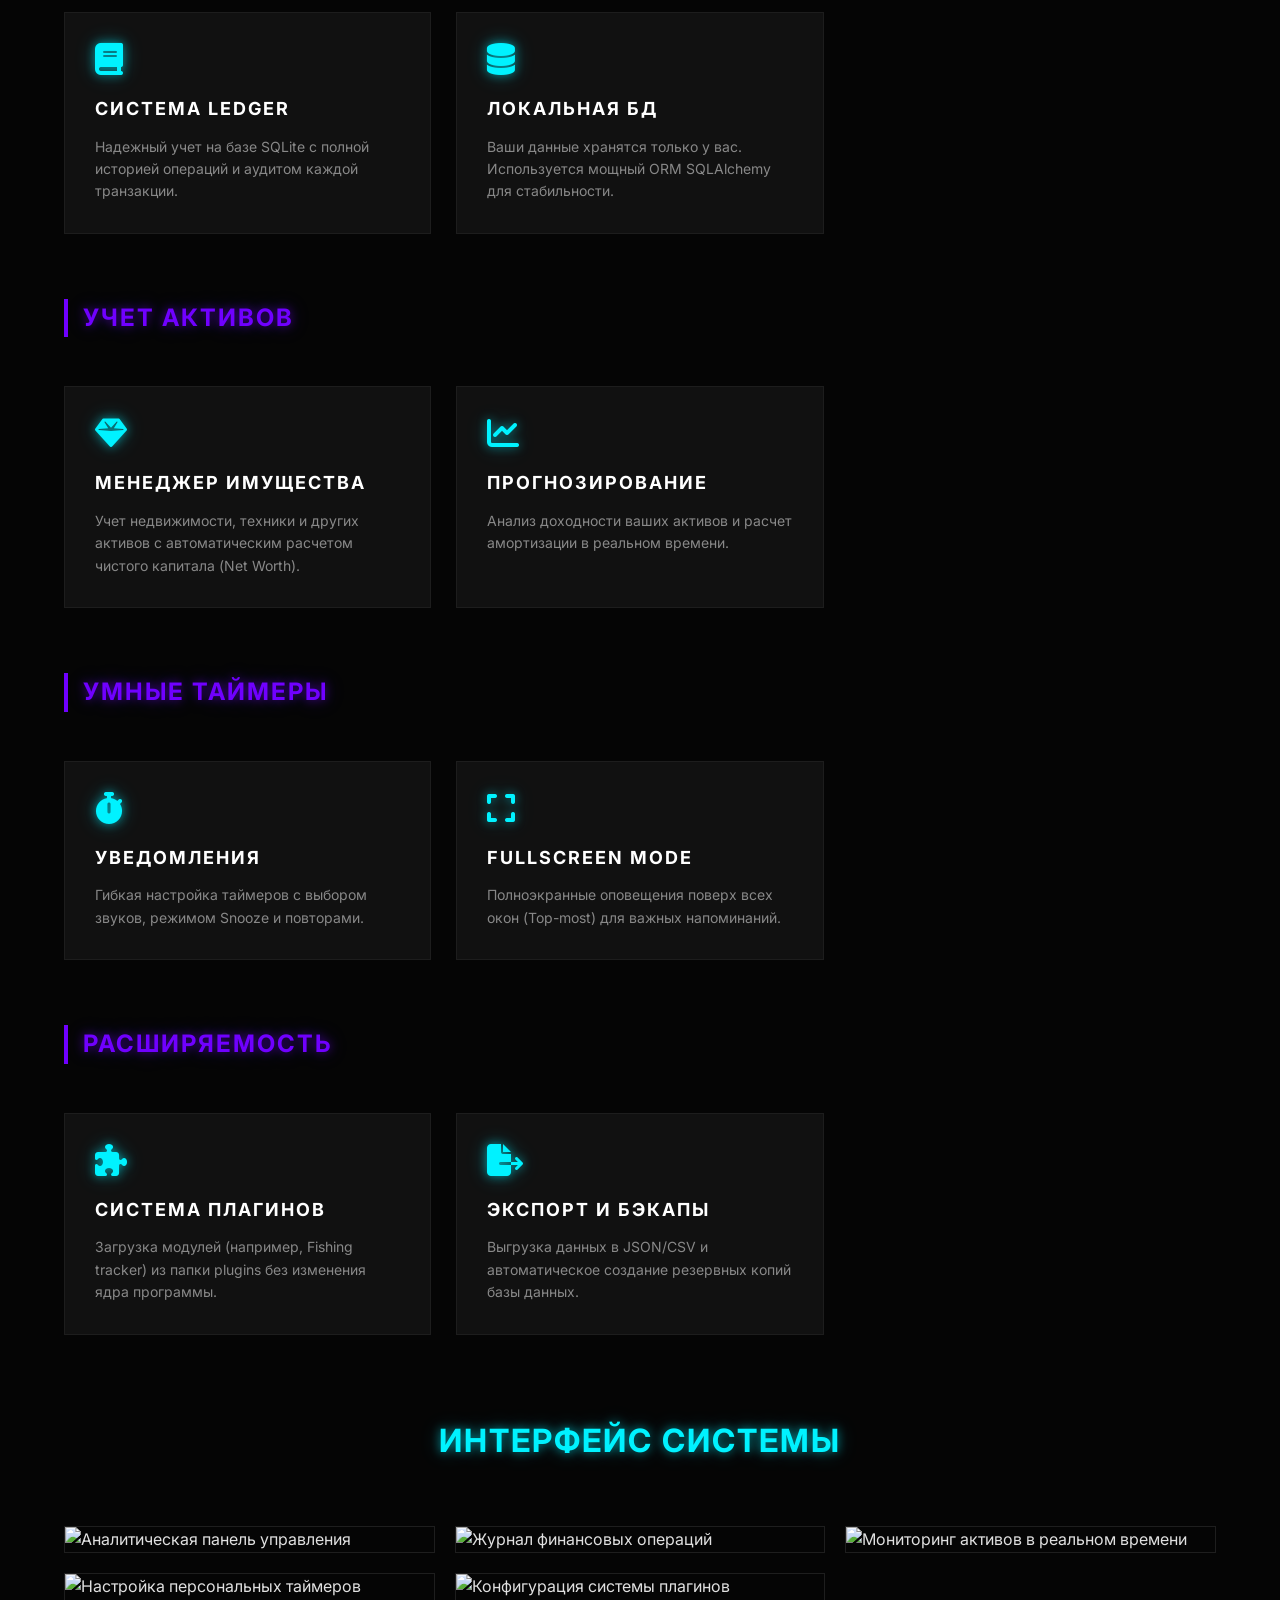
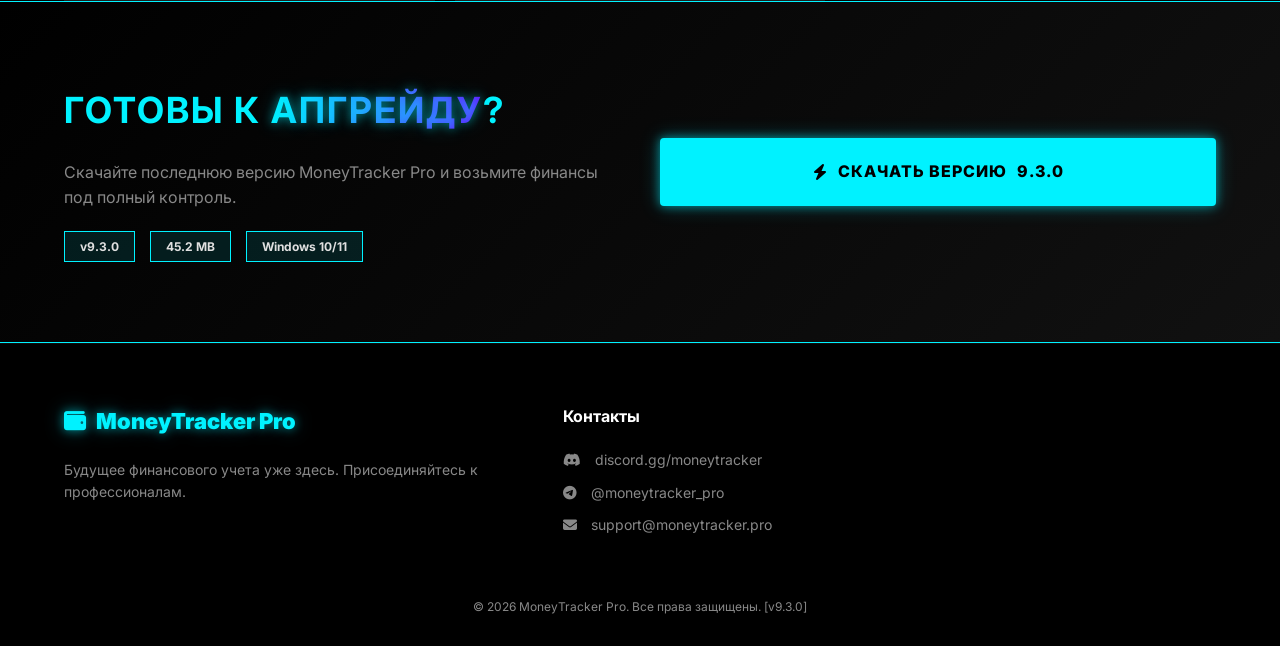
==== commit f3bfff3a: "Comprehensive fix for infinite loading: add fail-safe timeout, explicit static routes, and initializ" ====
--- a/index.html
+++ b/index.html
@@ -18,6 +18,21 @@
             <span>INITIALIZING SYSTEM...</span>
         </div>
     </div>
+
+    <script>
+        // Fail-safe: force hide preloader after 8 seconds if JS init hangs
+        setTimeout(function() {
+            const preloader = document.getElementById('preloader');
+            if (preloader && preloader.style.display !== 'none') {
+                console.warn('System initialization taking too long. Forcing UI display...');
+                preloader.style.opacity = '0';
+                setTimeout(() => {
+                    preloader.style.display = 'none';
+                    document.body.classList.remove('loading');
+                }, 800);
+            }
+        }, 8000);
+    </script>
     <canvas id="bg-canvas"></canvas>
 
     <!-- Fullscreen Overlay -->
